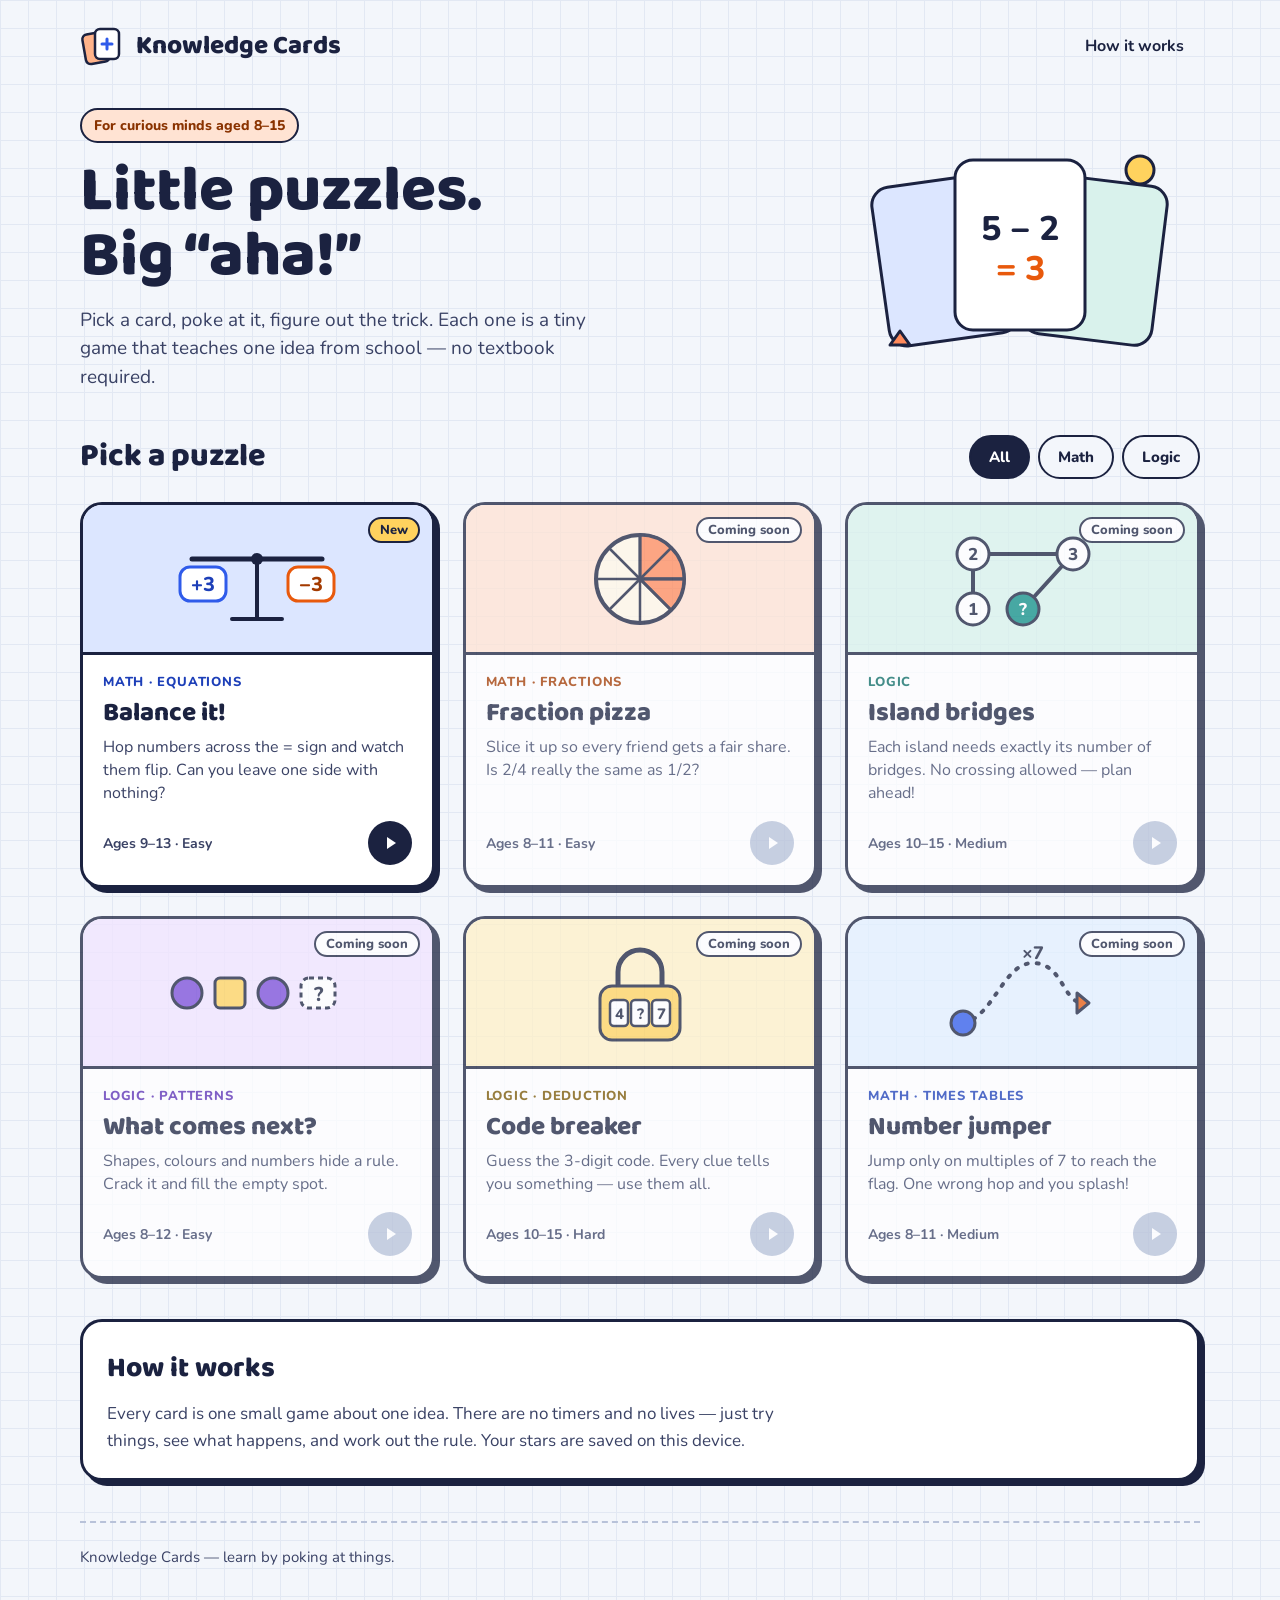
==== index.html @ f2aeb5d4 "Knowledge Cards: puzzle hub + Balance it! equation puzzle - Hub page with puzzle cards, subject filt" ====
<!doctype html>
<html lang="en">
<head>
<meta charset="utf-8">
<meta name="viewport" content="width=device-width, initial-scale=1">
<title>Knowledge Cards — little puzzles, big “aha!”</title>
<meta name="description" content="Tiny puzzle games that teach one school idea at a time, for curious minds aged 8–15.">
<link rel="icon" href="img/logo.svg" type="image/svg+xml">
<link rel="preconnect" href="https://fonts.googleapis.com">
<link rel="preconnect" href="https://fonts.gstatic.com" crossorigin>
<link href="https://fonts.googleapis.com/css2?family=Baloo+2:wght@600;700;800&family=Nunito:wght@400;600;700;800&display=swap" rel="stylesheet">
<link rel="stylesheet" href="css/style.css">
</head>
<body>
<div class="wrap">

<header class="site-header">
  <a href="./" class="logo">
    <img src="img/logo.svg" width="44" height="44" alt="">
    Knowledge Cards
  </a>
  <nav class="site-nav" aria-label="Main">
    <a href="#how">How it works</a>
  </nav>
</header>

<main class="stack">
  <section class="hero">
    <div class="hero-text">
      <span class="pill">For curious minds aged 8–15</span>
      <h1>Little puzzles.<br>Big “aha!”</h1>
      <p>Pick a card, poke at it, figure out the trick. Each one is a tiny game that teaches one idea from school — no textbook required.</p>
    </div>
    <div class="hero-art" aria-hidden="true">
      <svg width="340" height="220" viewBox="0 0 340 220"><rect x="30" y="40" width="130" height="160" rx="18" fill="#DCE6FF" stroke="#1B2240" stroke-width="3" transform="rotate(-8 95 120)"/><rect x="180" y="40" width="130" height="160" rx="18" fill="#D9F2EC" stroke="#1B2240" stroke-width="3" transform="rotate(7 245 120)"/><rect x="105" y="20" width="130" height="170" rx="18" fill="#FFFFFF" stroke="#1B2240" stroke-width="3"/><text x="170" y="100" text-anchor="middle" font-family="Baloo 2, sans-serif" font-weight="800" font-size="34" fill="#1B2240">5 − 2</text><text x="170" y="140" text-anchor="middle" font-family="Baloo 2, sans-serif" font-weight="800" font-size="34" fill="#E8590C">= 3</text><circle cx="290" cy="30" r="14" fill="#FFD25E" stroke="#1B2240" stroke-width="3"/><path d="M40 205l10-14 10 14z" fill="#FF8A5B" stroke="#1B2240" stroke-width="3" stroke-linejoin="round"/></svg>
    </div>
  </section>

  <section class="puzzles" aria-labelledby="pick">
    <div class="section-head">
      <h2 id="pick">Pick a puzzle</h2>
      <div class="filters" role="group" aria-label="Filter by subject">
        <button class="chip" data-filter="all" aria-pressed="true">All</button>
        <button class="chip" data-filter="math" aria-pressed="false">Math</button>
        <button class="chip" data-filter="logic" aria-pressed="false">Logic</button>
      </div>
    </div>

    <ul class="card-grid">

      <li data-subject="math">
        <a href="puzzles/balance/" class="card">
          <div class="card-art" style="background:#DCE6FF">
            <span class="badge">New</span>
            <svg width="170" height="100" viewBox="0 0 170 100" aria-hidden="true"><path d="M85 30v58M60 90h50" stroke="#1B2240" stroke-width="4" stroke-linecap="round"/><path d="M20 30h130" stroke="#1B2240" stroke-width="5" stroke-linecap="round"/><circle cx="85" cy="30" r="6" fill="#1B2240"/><rect x="8" y="38" width="46" height="34" rx="10" fill="#FFFFFF" stroke="#2F5BEA" stroke-width="3"/><text x="31" y="62" text-anchor="middle" font-family="Baloo 2, sans-serif" font-weight="800" font-size="20" fill="#1D3FB8">+3</text><rect x="116" y="38" width="46" height="34" rx="10" fill="#FFFFFF" stroke="#E8590C" stroke-width="3"/><text x="139" y="62" text-anchor="middle" font-family="Baloo 2, sans-serif" font-weight="800" font-size="20" fill="#A33A00">−3</text></svg>
          </div>
          <div class="card-body">
            <span class="card-topic" style="color:#1D3FB8">Math · Equations</span>
            <h3>Balance it!</h3>
            <p>Hop numbers across the = sign and watch them flip. Can you leave one side with nothing?</p>
            <div class="card-foot">
              <span class="card-meta">Ages 9–13 · Easy <span class="stars-earned" data-progress="balance"></span></span>
              <span class="play"><svg width="20" height="20" viewBox="0 0 20 20" aria-hidden="true"><path d="M7 4l9 6-9 6z" fill="#FFFFFF"/></svg></span>
            </div>
          </div>
        </a>
      </li>

      <li data-subject="math">
        <div class="card soon" aria-disabled="true">
          <div class="card-art" style="background:#FFE3D3">
            <span class="badge grey">Coming soon</span>
            <svg width="110" height="110" viewBox="0 0 110 110" aria-hidden="true"><circle cx="55" cy="55" r="44" fill="#FFF6E6" stroke="#1B2240" stroke-width="4"/><path d="M55 55V11A44 44 0 0 1 99 55z" fill="#FF8A5B" stroke="#1B2240" stroke-width="3" stroke-linejoin="round"/><path d="M55 55h44A44 44 0 0 1 86 86z" fill="#FF8A5B" stroke="#1B2240" stroke-width="3" stroke-linejoin="round"/><path d="M55 11v88M11 55h88M24 24l62 62M86 24L24 86" stroke="#1B2240" stroke-width="2.5"/></svg>
          </div>
          <div class="card-body">
            <span class="card-topic" style="color:#A33A00">Math · Fractions</span>
            <h3>Fraction pizza</h3>
            <p>Slice it up so every friend gets a fair share. Is 2/4 really the same as 1/2?</p>
            <div class="card-foot"><span class="card-meta">Ages 8–11 · Easy</span><span class="play"><svg width="20" height="20" viewBox="0 0 20 20" aria-hidden="true"><path d="M7 4l9 6-9 6z" fill="#FFFFFF"/></svg></span></div>
          </div>
        </div>
      </li>

      <li data-subject="logic">
        <div class="card soon" aria-disabled="true">
          <div class="card-art" style="background:#D9F2EC">
            <span class="badge grey">Coming soon</span>
            <svg width="160" height="100" viewBox="0 0 160 100" aria-hidden="true"><path d="M30 25h100M30 25v55M130 25l-50 55" stroke="#1B2240" stroke-width="4"/><circle cx="30" cy="25" r="16" fill="#FFFFFF" stroke="#1B2240" stroke-width="3"/><circle cx="130" cy="25" r="16" fill="#FFFFFF" stroke="#1B2240" stroke-width="3"/><circle cx="30" cy="80" r="16" fill="#FFFFFF" stroke="#1B2240" stroke-width="3"/><circle cx="80" cy="80" r="16" fill="#0E8F86" stroke="#1B2240" stroke-width="3"/><text x="30" y="31" text-anchor="middle" font-family="Baloo 2, sans-serif" font-weight="800" font-size="17" fill="#1B2240">2</text><text x="130" y="31" text-anchor="middle" font-family="Baloo 2, sans-serif" font-weight="800" font-size="17" fill="#1B2240">3</text><text x="30" y="86" text-anchor="middle" font-family="Baloo 2, sans-serif" font-weight="800" font-size="17" fill="#1B2240">1</text><text x="80" y="86" text-anchor="middle" font-family="Baloo 2, sans-serif" font-weight="800" font-size="17" fill="#FFFFFF">?</text></svg>
          </div>
          <div class="card-body">
            <span class="card-topic" style="color:#0A6B64">Logic</span>
            <h3>Island bridges</h3>
            <p>Each island needs exactly its number of bridges. No crossing allowed — plan ahead!</p>
            <div class="card-foot"><span class="card-meta">Ages 10–15 · Medium</span><span class="play"><svg width="20" height="20" viewBox="0 0 20 20" aria-hidden="true"><path d="M7 4l9 6-9 6z" fill="#FFFFFF"/></svg></span></div>
          </div>
        </div>
      </li>

      <li data-subject="logic">
        <div class="card soon" aria-disabled="true">
          <div class="card-art" style="background:#F1E4FF">
            <span class="badge grey">Coming soon</span>
            <svg width="180" height="60" viewBox="0 0 180 60" aria-hidden="true"><circle cx="20" cy="30" r="15" fill="#7A4CD9" stroke="#1B2240" stroke-width="3"/><rect x="48" y="15" width="30" height="30" rx="5" fill="#FFD25E" stroke="#1B2240" stroke-width="3"/><circle cx="106" cy="30" r="15" fill="#7A4CD9" stroke="#1B2240" stroke-width="3"/><rect x="134" y="15" width="34" height="30" rx="8" fill="#FFFFFF" stroke="#1B2240" stroke-width="3" stroke-dasharray="5 4"/><text x="151" y="38" text-anchor="middle" font-family="Baloo 2, sans-serif" font-weight="800" font-size="20" fill="#1B2240">?</text></svg>
          </div>
          <div class="card-body">
            <span class="card-topic" style="color:#5B2FB5">Logic · Patterns</span>
            <h3>What comes next?</h3>
            <p>Shapes, colours and numbers hide a rule. Crack it and fill the empty spot.</p>
            <div class="card-foot"><span class="card-meta">Ages 8–12 · Easy</span><span class="play"><svg width="20" height="20" viewBox="0 0 20 20" aria-hidden="true"><path d="M7 4l9 6-9 6z" fill="#FFFFFF"/></svg></span></div>
          </div>
        </div>
      </li>

      <li data-subject="logic">
        <div class="card soon" aria-disabled="true">
          <div class="card-art" style="background:#FFF1C7">
            <span class="badge grey">Coming soon</span>
            <svg width="120" height="110" viewBox="0 0 120 110" aria-hidden="true"><path d="M38 48V34a22 22 0 0 1 44 0v14" fill="none" stroke="#1B2240" stroke-width="5"/><rect x="20" y="48" width="80" height="54" rx="12" fill="#FFD25E" stroke="#1B2240" stroke-width="3"/><rect x="30" y="62" width="18" height="26" rx="4" fill="#FFFFFF" stroke="#1B2240" stroke-width="2.5"/><rect x="51" y="62" width="18" height="26" rx="4" fill="#FFFFFF" stroke="#1B2240" stroke-width="2.5"/><rect x="72" y="62" width="18" height="26" rx="4" fill="#FFFFFF" stroke="#1B2240" stroke-width="2.5"/><text x="39" y="81" text-anchor="middle" font-family="Baloo 2, sans-serif" font-weight="800" font-size="15" fill="#1B2240">4</text><text x="60" y="81" text-anchor="middle" font-family="Baloo 2, sans-serif" font-weight="800" font-size="15" fill="#1B2240">?</text><text x="81" y="81" text-anchor="middle" font-family="Baloo 2, sans-serif" font-weight="800" font-size="15" fill="#1B2240">7</text></svg>
          </div>
          <div class="card-body">
            <span class="card-topic" style="color:#7A5600">Logic · Deduction</span>
            <h3>Code breaker</h3>
            <p>Guess the 3-digit code. Every clue tells you something — use them all.</p>
            <div class="card-foot"><span class="card-meta">Ages 10–15 · Hard</span><span class="play"><svg width="20" height="20" viewBox="0 0 20 20" aria-hidden="true"><path d="M7 4l9 6-9 6z" fill="#FFFFFF"/></svg></span></div>
          </div>
        </div>
      </li>

      <li data-subject="math">
        <div class="card soon" aria-disabled="true">
          <div class="card-art" style="background:#E3F0FF">
            <span class="badge grey">Coming soon</span>
            <svg width="160" height="100" viewBox="0 0 160 100" aria-hidden="true"><path d="M20 80c30-5 40-60 70-60s30 40 50 40" fill="none" stroke="#1B2240" stroke-width="4" stroke-linecap="round" stroke-dasharray="2 9"/><circle cx="20" cy="80" r="12" fill="#2F5BEA" stroke="#1B2240" stroke-width="3"/><path d="M134 50l12 10-12 10z" fill="#E8590C" stroke="#1B2240" stroke-width="3" stroke-linejoin="round"/><text x="90" y="16" text-anchor="middle" font-family="Baloo 2, sans-serif" font-weight="800" font-size="18" fill="#1B2240">×7</text></svg>
          </div>
          <div class="card-body">
            <span class="card-topic" style="color:#1D3FB8">Math · Times tables</span>
            <h3>Number jumper</h3>
            <p>Jump only on multiples of 7 to reach the flag. One wrong hop and you splash!</p>
            <div class="card-foot"><span class="card-meta">Ages 8–11 · Medium</span><span class="play"><svg width="20" height="20" viewBox="0 0 20 20" aria-hidden="true"><path d="M7 4l9 6-9 6z" fill="#FFFFFF"/></svg></span></div>
          </div>
        </div>
      </li>

    </ul>
  </section>

  <section id="how" class="panel" style="padding:24px;display:flex;flex-direction:column;gap:10px">
    <h2 style="font-size:28px">How it works</h2>
    <p style="margin:0;font-size:17px;line-height:1.55;color:var(--ink-soft);max-width:720px">Every card is one small game about one idea. There are no timers and no lives — just try things, see what happens, and work out the rule. Your stars are saved on this device.</p>
  </section>
</main>

<footer class="site-footer">
  <span>Knowledge Cards — learn by poking at things.</span>
</footer>

</div>
<script src="js/hub.js"></script>
</body>
</html>
---- css/style.css ----
/* Knowledge Cards — shared styles */
:root {
  --ink: #1B2240;
  --ink-soft: #3A4265;
  --paper: #F3F6FB;
  --grid: #E2E8F3;
  --line: #B8C2D9;
  --white: #FFFFFF;
  --blue: #2F5BEA;
  --blue-text: #1D3FB8;
  --blue-tint: #E6EDFF;
  --orange: #E8590C;
  --orange-text: #A33A00;
  --orange-tint: #FFE9DC;
  --teal: #0E8F86;
  --teal-text: #0A6B64;
  --teal-tint: #D9F2EC;
  --yellow: #FFD25E;
  --display: 'Baloo 2', system-ui, sans-serif;
  --body: 'Nunito', system-ui, sans-serif;
}

* { box-sizing: border-box; }

body {
  margin: 0;
  min-height: 100vh;
  font-family: var(--body);
  color: var(--ink);
  background-color: var(--paper);
  background-image:
    linear-gradient(var(--grid) 1px, transparent 1px),
    linear-gradient(90deg, var(--grid) 1px, transparent 1px);
  background-size: 28px 28px;
}

a { color: var(--ink); }
a:hover { color: var(--blue); }
button { font-family: inherit; }
:focus-visible { outline: 3px solid var(--blue); outline-offset: 3px; }

.wrap {
  max-width: 1160px;
  margin: 0 auto;
  padding: 24px 20px 64px;
  display: flex;
  flex-direction: column;
  gap: 40px;
}

.stack { display: flex; flex-direction: column; gap: 40px; }

h1, h2, h3 { font-family: var(--display); font-weight: 800; margin: 0; }

/* ---------- Header ---------- */
.site-header {
  display: flex; flex-wrap: wrap; align-items: center;
  justify-content: space-between; gap: 16px;
}
.logo {
  display: flex; align-items: center; gap: 12px;
  text-decoration: none; color: var(--ink);
  font-family: var(--display); font-weight: 800; font-size: 26px; line-height: 1;
}
.site-nav { display: flex; flex-wrap: wrap; gap: 8px; }
.site-nav a { padding: 10px 16px; font-weight: 700; text-decoration: none; border-radius: 999px; }

/* ---------- Hero ---------- */
.hero { display: flex; flex-wrap: wrap; align-items: center; gap: 32px; justify-content: space-between; }
.hero-text { flex: 1 1 420px; display: flex; flex-direction: column; gap: 16px; }
.hero-art { flex: 0 1 360px; display: flex; justify-content: center; }
.hero-art svg { max-width: 100%; height: auto; }
.hero h1 { font-size: clamp(40px, 6vw, 64px); line-height: 1.02; }
.hero p { margin: 0; font-size: 19px; line-height: 1.5; max-width: 520px; color: var(--ink-soft); }
.pill {
  align-self: flex-start; background: #FFE3D3; color: #8A3300;
  font-weight: 800; font-size: 14px; padding: 6px 12px;
  border-radius: 999px; border: 2px solid var(--ink);
}

/* ---------- Filters ---------- */
.section-head { display: flex; flex-wrap: wrap; align-items: center; justify-content: space-between; gap: 16px; }
.section-head h2 { font-size: 32px; }
.filters { display: flex; flex-wrap: wrap; gap: 8px; }
.chip {
  min-height: 44px; padding: 0 18px;
  font-weight: 800; font-size: 15px;
  border-radius: 999px; border: 2px solid var(--ink);
  background: var(--paper); color: var(--ink); cursor: pointer;
}
.chip:hover { background: var(--white); }
.chip[aria-pressed="true"] { background: var(--ink); color: var(--white); }

/* ---------- Cards ---------- */
.puzzles { display: flex; flex-direction: column; gap: 20px; }
.card-grid {
  display: grid;
  grid-template-columns: repeat(auto-fill, minmax(260px, 1fr));
  gap: 28px;
  list-style: none; margin: 0; padding: 0;
}
.card-grid > li { display: flex; }
.card-grid > li[hidden] { display: none; }
.card {
  flex: 1;
  display: flex; flex-direction: column;
  text-decoration: none; color: var(--ink);
  background: var(--white);
  border: 3px solid var(--ink); border-radius: 22px;
  box-shadow: 5px 5px 0 var(--ink);
  overflow: hidden;
  transition: transform .15s ease, box-shadow .15s ease;
}
a.card:hover { color: var(--ink); transform: translate(-2px, -2px); box-shadow: 8px 8px 0 var(--ink); }
.card.soon { opacity: .75; }
.card-art {
  position: relative; height: 150px;
  border-bottom: 3px solid var(--ink);
  display: flex; align-items: center; justify-content: center;
}
.badge {
  position: absolute; top: 12px; right: 12px;
  background: var(--yellow); border: 2px solid var(--ink); border-radius: 999px;
  padding: 2px 10px; font-weight: 800; font-size: 13px;
}
.badge.grey { background: var(--white); }
.card-body { padding: 18px 20px 20px; display: flex; flex-direction: column; gap: 8px; flex: 1; }
.card-topic { font-size: 13px; font-weight: 800; letter-spacing: .06em; text-transform: uppercase; }
.card h3 { font-size: 26px; line-height: 1.1; }
.card p { margin: 0; font-size: 16px; line-height: 1.45; color: var(--ink-soft); flex: 1; }
.card-foot { display: flex; align-items: center; justify-content: space-between; margin-top: 8px; }
.card-meta { font-weight: 700; font-size: 14px; color: var(--ink-soft); }
.play {
  display: flex; align-items: center; justify-content: center;
  width: 44px; height: 44px; border-radius: 50%; background: var(--ink);
}
.card.soon .play { background: var(--line); }
.stars-earned { font-weight: 800; font-size: 14px; color: var(--teal-text); }

.site-footer {
  display: flex; flex-wrap: wrap; justify-content: space-between; gap: 12px;
  padding-top: 24px; border-top: 2px dashed var(--line);
  font-size: 15px; color: var(--ink-soft);
}

/* ---------- Puzzle page shared ---------- */
.back {
  display: inline-flex; align-items: center; gap: 8px;
  min-height: 44px; padding: 0 16px;
  font-weight: 800; text-decoration: none;
  background: var(--white); border: 2px solid var(--ink); border-radius: 999px;
}
.panel {
  background: var(--white);
  border: 3px solid var(--ink); border-radius: 22px;
  box-shadow: 5px 5px 0 var(--ink);
}
.btn {
  min-height: 48px; padding: 0 20px;
  border-radius: 999px; border: 2px solid var(--ink);
  background: var(--white); color: var(--ink);
  font-weight: 800; font-size: 16px; cursor: pointer;
  display: inline-flex; align-items: center; gap: 8px;
}
.btn.primary { background: var(--ink); color: var(--white); border-width: 3px; min-height: 52px; font-size: 18px; padding: 0 24px; }

@media (prefers-reduced-motion: reduce) {
  *, *::before, *::after { animation: none !important; transition: none !important; }
}
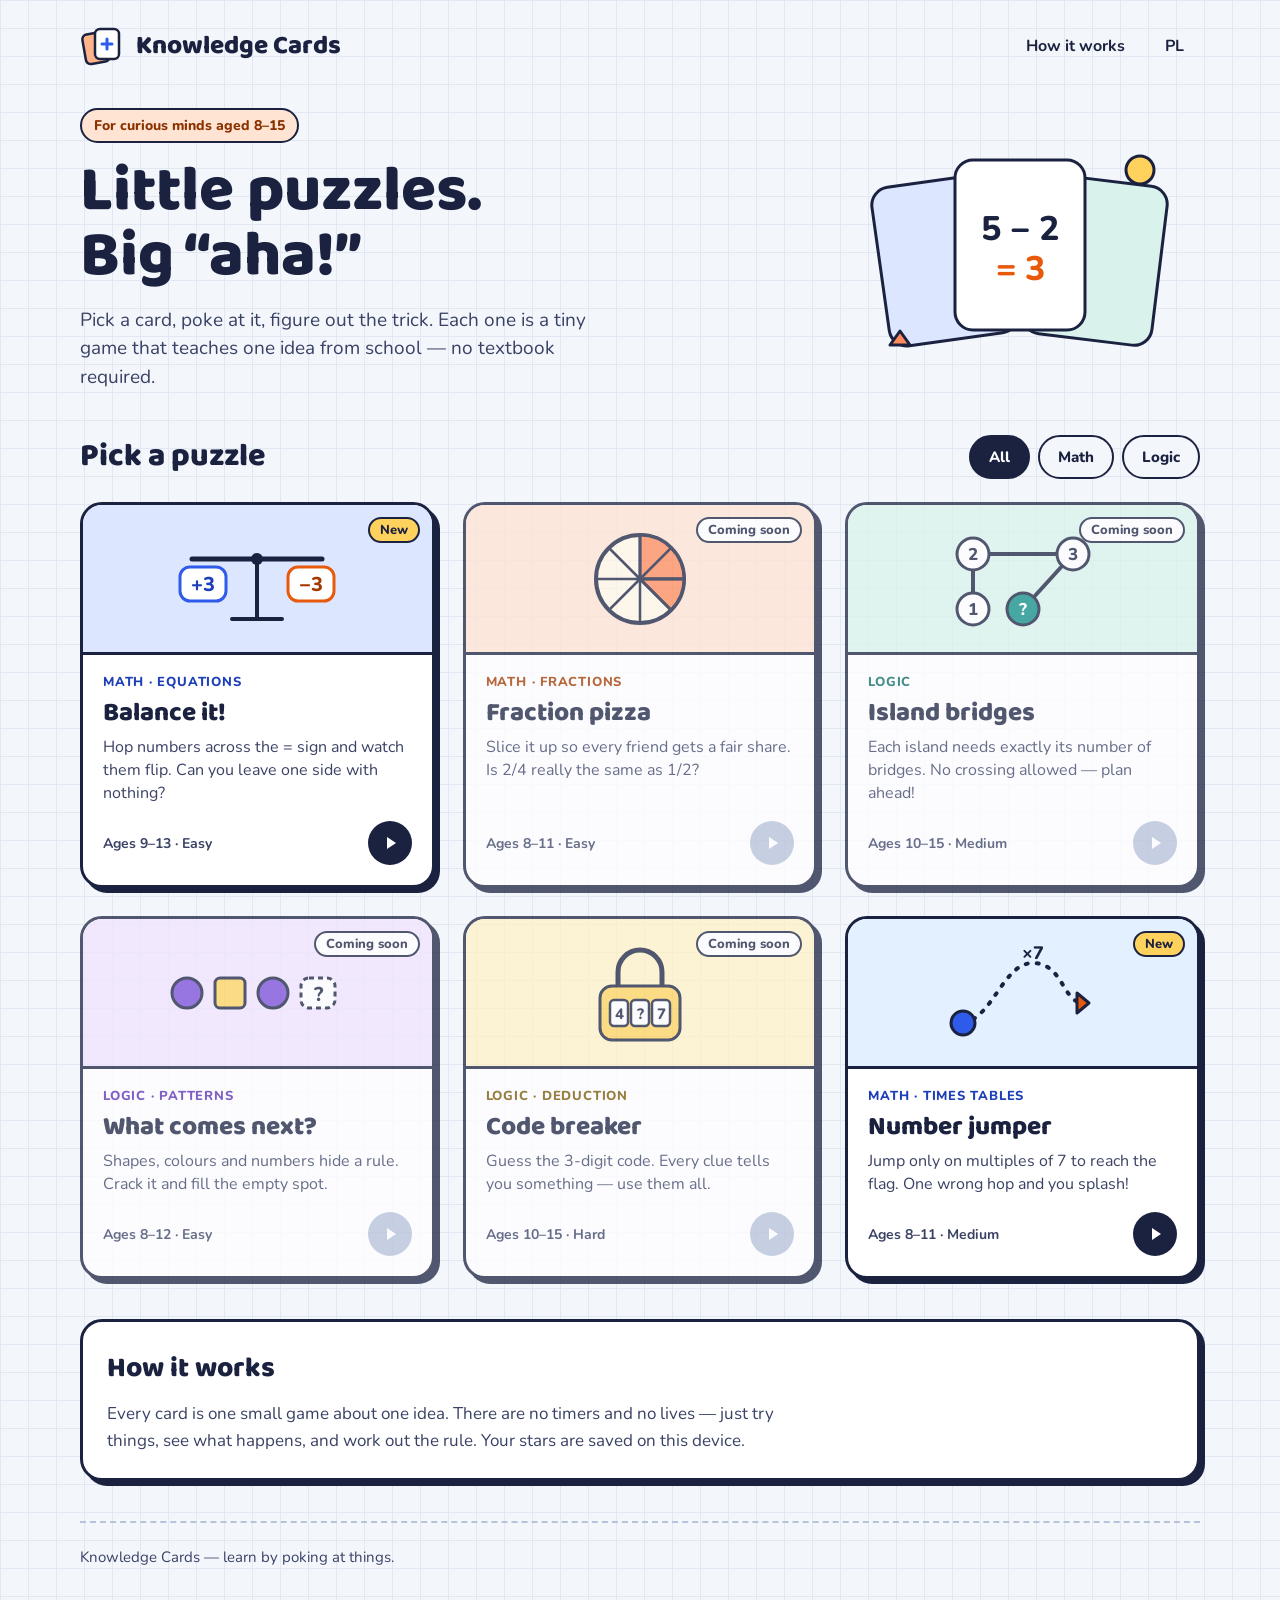
==== commit 0b3f6b79: "PL locale, jumper" ====
--- a/index.html
+++ b/index.html
@@ -21,6 +21,7 @@
   </a>
   <nav class="site-nav" aria-label="Main">
     <a href="#how">How it works</a>
+    <a href="pl/" lang="pl" hreflang="pl">PL</a>
   </nav>
 </header>
 
@@ -127,18 +128,18 @@
       </li>
 
       <li data-subject="math">
-        <div class="card soon" aria-disabled="true">
+        <a href="puzzles/jumper/" class="card">
           <div class="card-art" style="background:#E3F0FF">
-            <span class="badge grey">Coming soon</span>
+            <span class="badge">New</span>
             <svg width="160" height="100" viewBox="0 0 160 100" aria-hidden="true"><path d="M20 80c30-5 40-60 70-60s30 40 50 40" fill="none" stroke="#1B2240" stroke-width="4" stroke-linecap="round" stroke-dasharray="2 9"/><circle cx="20" cy="80" r="12" fill="#2F5BEA" stroke="#1B2240" stroke-width="3"/><path d="M134 50l12 10-12 10z" fill="#E8590C" stroke="#1B2240" stroke-width="3" stroke-linejoin="round"/><text x="90" y="16" text-anchor="middle" font-family="Baloo 2, sans-serif" font-weight="800" font-size="18" fill="#1B2240">×7</text></svg>
           </div>
           <div class="card-body">
             <span class="card-topic" style="color:#1D3FB8">Math · Times tables</span>
             <h3>Number jumper</h3>
             <p>Jump only on multiples of 7 to reach the flag. One wrong hop and you splash!</p>
-            <div class="card-foot"><span class="card-meta">Ages 8–11 · Medium</span><span class="play"><svg width="20" height="20" viewBox="0 0 20 20" aria-hidden="true"><path d="M7 4l9 6-9 6z" fill="#FFFFFF"/></svg></span></div>
+            <div class="card-foot"><span class="card-meta">Ages 8–11 · Medium <span class="stars-earned" data-progress="jumper"></span></span><span class="play"><svg width="20" height="20" viewBox="0 0 20 20" aria-hidden="true"><path d="M7 4l9 6-9 6z" fill="#FFFFFF"/></svg></span></div>
           </div>
-        </div>
+        </a>
       </li>
 
     </ul>
--- a/css/style.css
+++ b/css/style.css
@@ -167,3 +167,63 @@
 @media (prefers-reduced-motion: reduce) {
   *, *::before, *::after { animation: none !important; transition: none !important; }
 }
+
+/* ---------- Puzzle pages (shared) ---------- */
+.levels { display: flex; align-items: center; gap: 8px; }
+.levels-label { font-weight: 800; font-size: 15px; margin-right: 4px; }
+.levels-list { display: flex; flex-wrap: wrap; gap: 8px; }
+.level-btn {
+  width: 44px; height: 44px; border-radius: 50%;
+  border: 2px solid var(--ink); background: var(--white); color: var(--ink);
+  font-family: var(--display); font-weight: 800; font-size: 17px; cursor: pointer;
+}
+.level-btn.done { background: var(--teal); color: var(--white); }
+.level-btn[aria-current="step"] { background: var(--ink); color: var(--white); }
+
+.layout { display: flex; flex-wrap: wrap; gap: 28px; align-items: flex-start; }
+.game { flex: 999 1 560px; min-width: 0; display: flex; flex-direction: column; gap: 20px; }
+
+.intro { display: flex; flex-direction: column; gap: 6px; }
+.intro h1 { font-size: clamp(36px, 5vw, 52px); line-height: 1; }
+.intro p { margin: 0; font-size: 19px; line-height: 1.45; color: var(--ink-soft); }
+.intro strong { color: var(--ink); }
+
+.goal {
+  display: flex; align-items: center; gap: 14px;
+  background: var(--yellow); border: 3px solid var(--ink); border-radius: 20px;
+  box-shadow: 4px 4px 0 var(--ink); padding: 14px 20px;
+  font-family: var(--display); font-weight: 800; font-size: clamp(22px, 3.2vw, 30px); line-height: 1.15;
+}
+.goal svg { flex: none; }
+.goal-num {
+  display: inline-flex; align-items: center; justify-content: center;
+  min-width: 52px; height: 52px; padding: 0 10px; margin-left: 4px; vertical-align: middle;
+  border-radius: 999px; background: var(--ink); color: var(--white); font-size: 32px;
+}
+
+.board { border-radius: 26px; box-shadow: 6px 6px 0 var(--ink); padding: 28px 24px; display: flex; flex-direction: column; gap: 24px; }
+
+.win {
+  background: var(--teal-tint); padding: 20px 24px;
+  display: flex; flex-wrap: wrap; align-items: center; justify-content: space-between; gap: 16px;
+}
+.win[hidden] { display: none; }
+.win-text { display: flex; flex-direction: column; gap: 6px; }
+.stars { display: flex; gap: 6px; }
+.win-title { font-family: var(--display); font-weight: 800; font-size: 28px; line-height: 1.1; }
+.win-title span { color: var(--teal-text); }
+.win-note { font-size: 16px; color: var(--ink-soft); }
+
+.controls { display: flex; flex-wrap: wrap; align-items: center; justify-content: space-between; gap: 12px; }
+.moves { font-weight: 700; font-size: 17px; }
+.muted { color: var(--ink-soft); font-weight: 600; }
+
+.rule { flex: 1 1 260px; padding: 22px; display: flex; flex-direction: column; gap: 16px; }
+.rule h2 { font-size: 24px; }
+.rule p { margin: 0; font-size: 16px; line-height: 1.5; color: var(--ink-soft); }
+.why {
+  background: #FFF1C7; border: 2px solid var(--ink); border-radius: 16px;
+  padding: 14px 16px; display: flex; flex-direction: column; gap: 6px;
+  font-size: 15px; line-height: 1.5;
+}
+.why span { color: var(--ink-soft); }
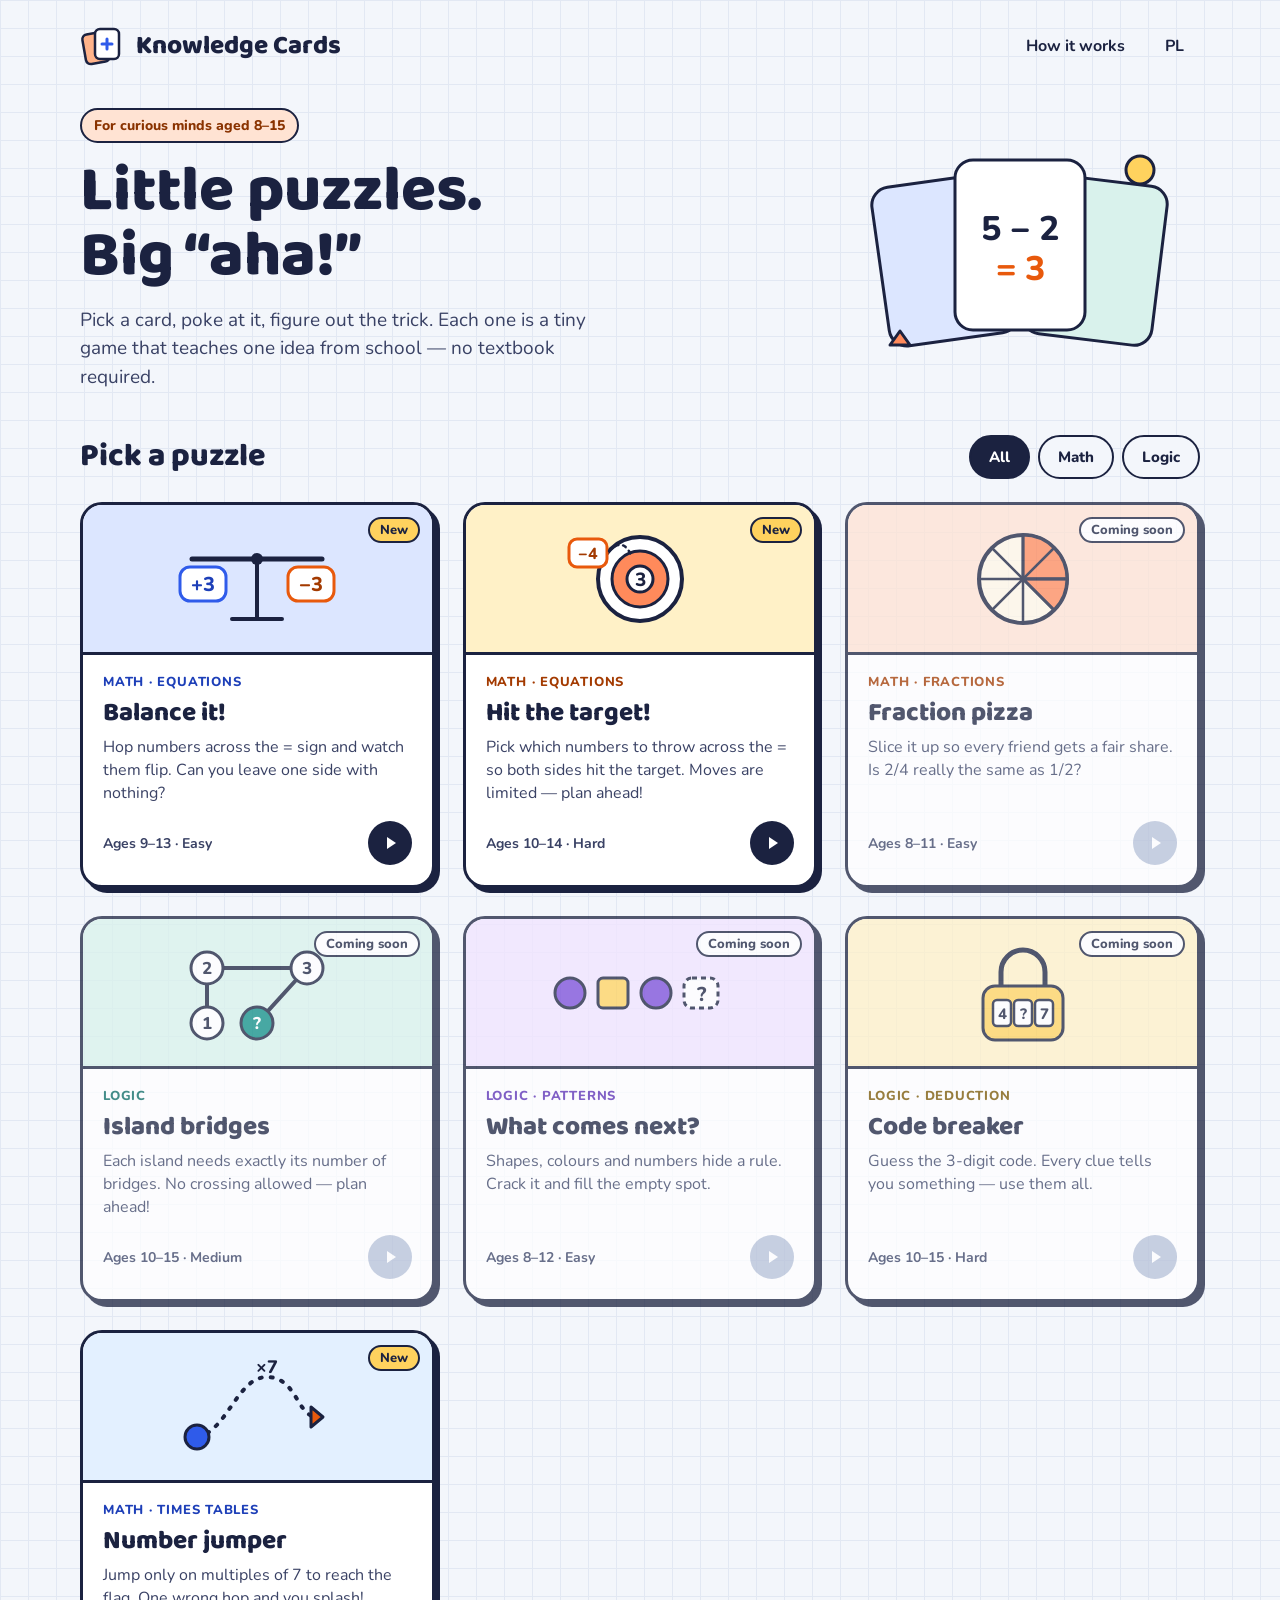
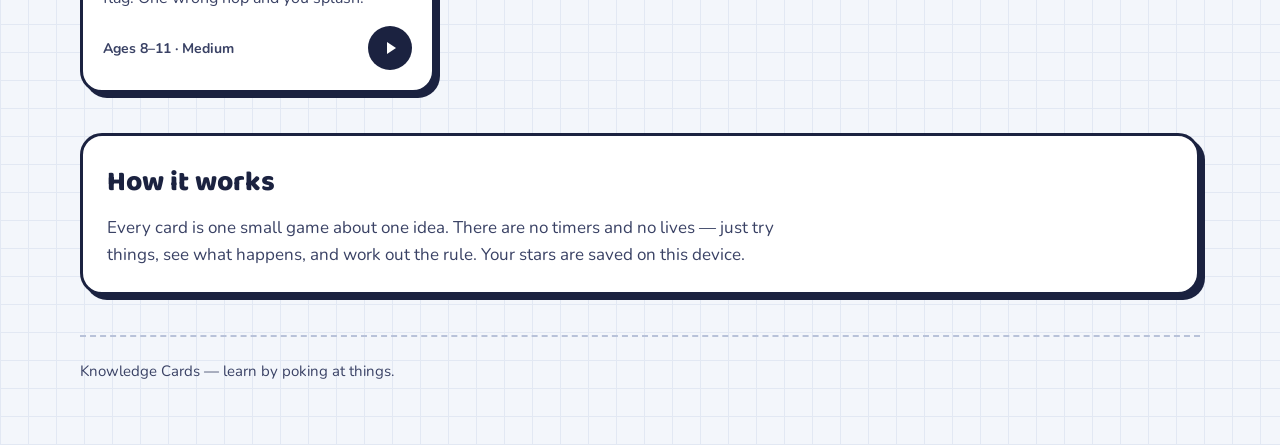
==== commit cd3261e5: "hit the target" ====
--- a/index.html
+++ b/index.html
@@ -61,6 +61,24 @@
             <p>Hop numbers across the = sign and watch them flip. Can you leave one side with nothing?</p>
             <div class="card-foot">
               <span class="card-meta">Ages 9–13 · Easy <span class="stars-earned" data-progress="balance"></span></span>
+              <span class="play"><svg width="20" height="20" viewBox="0 0 20 20" aria-hidden="true"><path d="M7 4l9 6-9 6z" fill="#FFFFFF"/></svg></span>
+            </div>
+          </div>
+        </a>
+      </li>
+
+      <li data-subject="math">
+        <a href="puzzles/target/" class="card">
+          <div class="card-art" style="background:#FFF1C7">
+            <span class="badge">New</span>
+            <svg width="150" height="100" viewBox="0 0 150 100" aria-hidden="true"><circle cx="75" cy="50" r="42" fill="#FFFFFF" stroke="#1B2240" stroke-width="4"/><circle cx="75" cy="50" r="28" fill="#FF8A5B" stroke="#1B2240" stroke-width="3"/><circle cx="75" cy="50" r="13" fill="#FFFFFF" stroke="#1B2240" stroke-width="3"/><text x="75" y="57" text-anchor="middle" font-family="Baloo 2, sans-serif" font-weight="800" font-size="19" fill="#1B2240">3</text><rect x="4" y="10" width="38" height="28" rx="8" fill="#FFFFFF" stroke="#E8590C" stroke-width="3"/><text x="23" y="30" text-anchor="middle" font-family="Baloo 2, sans-serif" font-weight="800" font-size="16" fill="#A33A00">−4</text><path d="M44 22q14-14 22 4" fill="none" stroke="#1B2240" stroke-width="2.5" stroke-linecap="round" stroke-dasharray="3 5"/></svg>
+          </div>
+          <div class="card-body">
+            <span class="card-topic" style="color:#A33A00">Math · Equations</span>
+            <h3>Hit the target!</h3>
+            <p>Pick which numbers to throw across the = so both sides hit the target. Moves are limited — plan ahead!</p>
+            <div class="card-foot">
+              <span class="card-meta">Ages 10–14 · Hard <span class="stars-earned" data-progress="target"></span></span>
               <span class="play"><svg width="20" height="20" viewBox="0 0 20 20" aria-hidden="true"><path d="M7 4l9 6-9 6z" fill="#FFFFFF"/></svg></span>
             </div>
           </div>
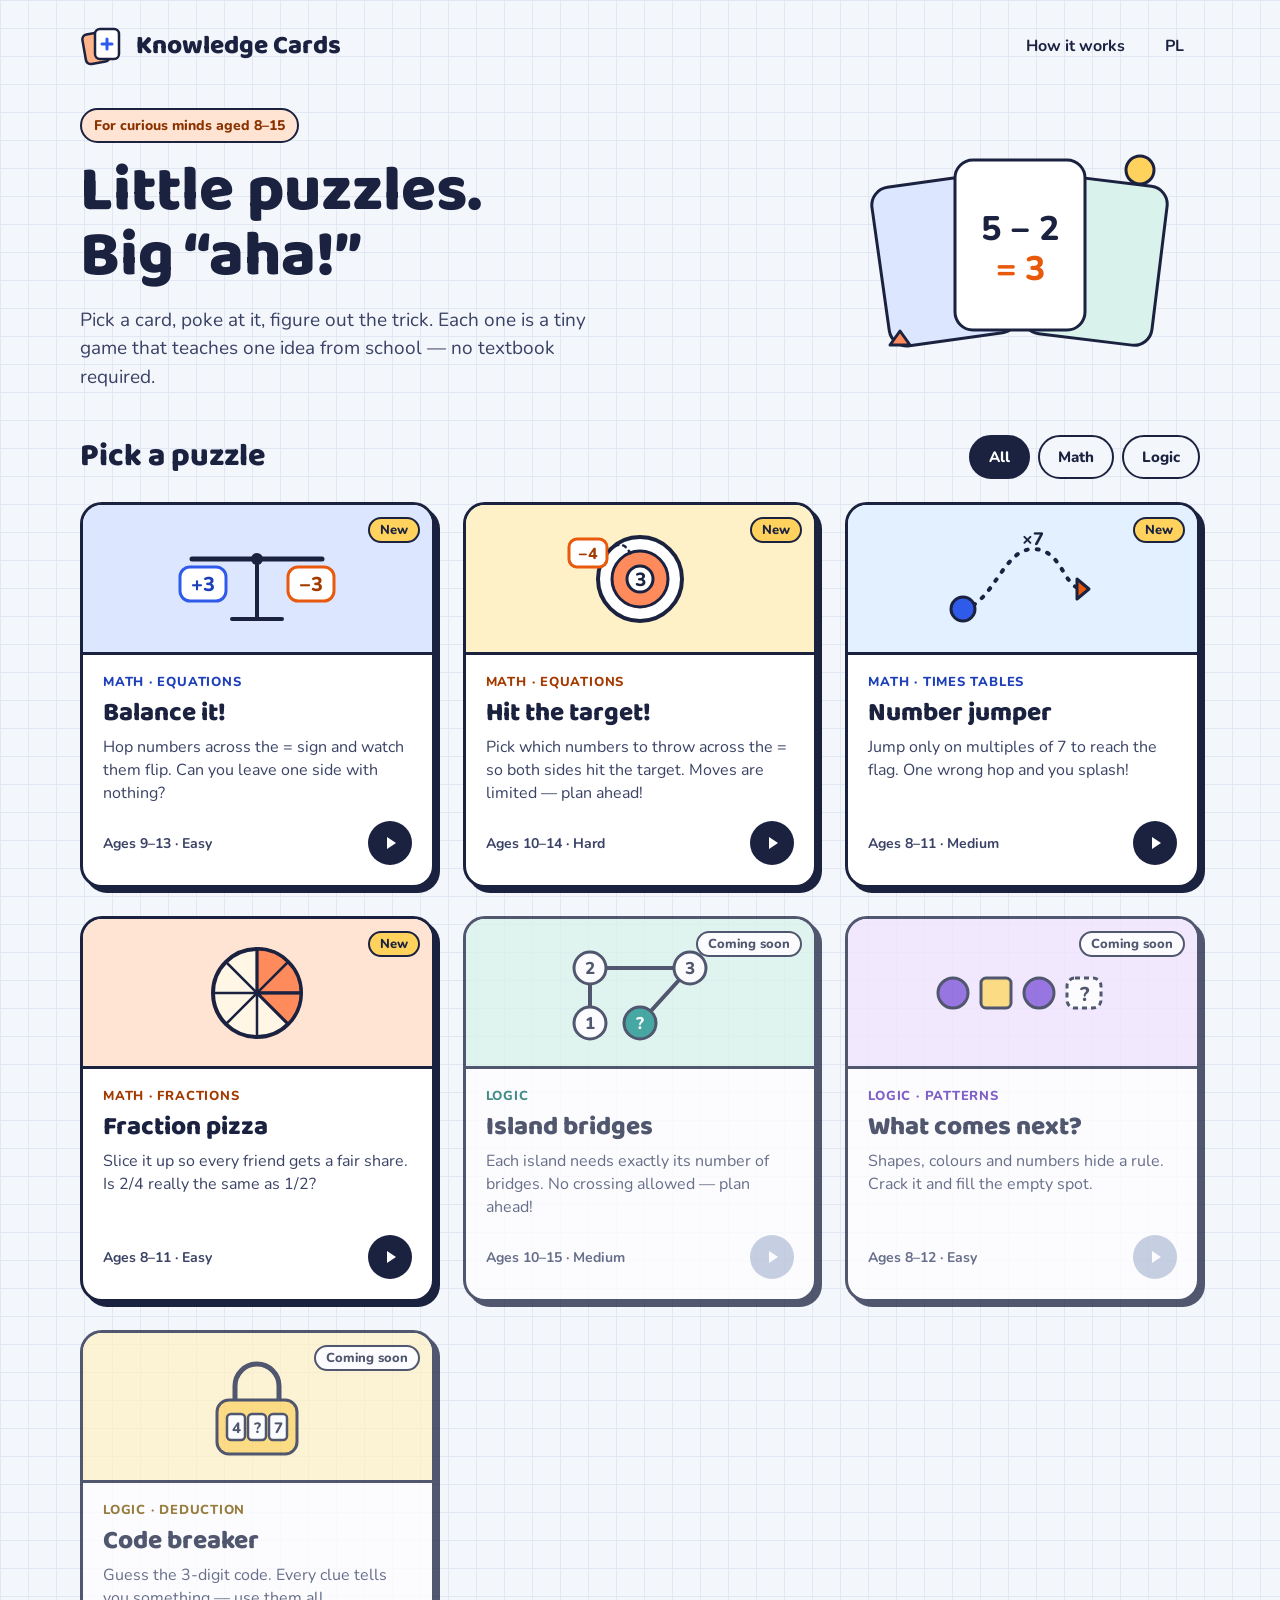
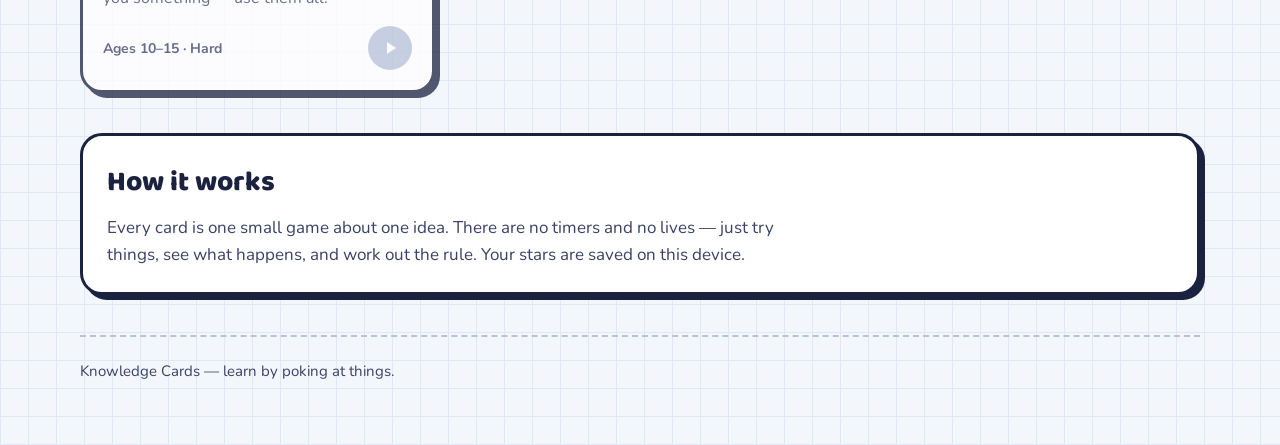
==== commit 339a0ee7: "pizza time" ====
--- a/index.html
+++ b/index.html
@@ -86,18 +86,33 @@
       </li>
 
       <li data-subject="math">
-        <div class="card soon" aria-disabled="true">
+        <a href="puzzles/jumper/" class="card">
+          <div class="card-art" style="background:#E3F0FF">
+            <span class="badge">New</span>
+            <svg width="160" height="100" viewBox="0 0 160 100" aria-hidden="true"><path d="M20 80c30-5 40-60 70-60s30 40 50 40" fill="none" stroke="#1B2240" stroke-width="4" stroke-linecap="round" stroke-dasharray="2 9"/><circle cx="20" cy="80" r="12" fill="#2F5BEA" stroke="#1B2240" stroke-width="3"/><path d="M134 50l12 10-12 10z" fill="#E8590C" stroke="#1B2240" stroke-width="3" stroke-linejoin="round"/><text x="90" y="16" text-anchor="middle" font-family="Baloo 2, sans-serif" font-weight="800" font-size="18" fill="#1B2240">×7</text></svg>
+          </div>
+          <div class="card-body">
+            <span class="card-topic" style="color:#1D3FB8">Math · Times tables</span>
+            <h3>Number jumper</h3>
+            <p>Jump only on multiples of 7 to reach the flag. One wrong hop and you splash!</p>
+            <div class="card-foot"><span class="card-meta">Ages 8–11 · Medium <span class="stars-earned" data-progress="jumper"></span></span><span class="play"><svg width="20" height="20" viewBox="0 0 20 20" aria-hidden="true"><path d="M7 4l9 6-9 6z" fill="#FFFFFF"/></svg></span></div>
+          </div>
+        </a>
+      </li>
+
+      <li data-subject="math">
+        <a href="puzzles/pizza/" class="card">
           <div class="card-art" style="background:#FFE3D3">
-            <span class="badge grey">Coming soon</span>
+            <span class="badge">New</span>
             <svg width="110" height="110" viewBox="0 0 110 110" aria-hidden="true"><circle cx="55" cy="55" r="44" fill="#FFF6E6" stroke="#1B2240" stroke-width="4"/><path d="M55 55V11A44 44 0 0 1 99 55z" fill="#FF8A5B" stroke="#1B2240" stroke-width="3" stroke-linejoin="round"/><path d="M55 55h44A44 44 0 0 1 86 86z" fill="#FF8A5B" stroke="#1B2240" stroke-width="3" stroke-linejoin="round"/><path d="M55 11v88M11 55h88M24 24l62 62M86 24L24 86" stroke="#1B2240" stroke-width="2.5"/></svg>
           </div>
           <div class="card-body">
             <span class="card-topic" style="color:#A33A00">Math · Fractions</span>
             <h3>Fraction pizza</h3>
             <p>Slice it up so every friend gets a fair share. Is 2/4 really the same as 1/2?</p>
-            <div class="card-foot"><span class="card-meta">Ages 8–11 · Easy</span><span class="play"><svg width="20" height="20" viewBox="0 0 20 20" aria-hidden="true"><path d="M7 4l9 6-9 6z" fill="#FFFFFF"/></svg></span></div>
+            <div class="card-foot"><span class="card-meta">Ages 8–11 · Easy <span class="stars-earned" data-progress="pizza"></span></span><span class="play"><svg width="20" height="20" viewBox="0 0 20 20" aria-hidden="true"><path d="M7 4l9 6-9 6z" fill="#FFFFFF"/></svg></span></div>
           </div>
-        </div>
+        </a>
       </li>
 
       <li data-subject="logic">
@@ -145,21 +160,6 @@
         </div>
       </li>
 
-      <li data-subject="math">
-        <a href="puzzles/jumper/" class="card">
-          <div class="card-art" style="background:#E3F0FF">
-            <span class="badge">New</span>
-            <svg width="160" height="100" viewBox="0 0 160 100" aria-hidden="true"><path d="M20 80c30-5 40-60 70-60s30 40 50 40" fill="none" stroke="#1B2240" stroke-width="4" stroke-linecap="round" stroke-dasharray="2 9"/><circle cx="20" cy="80" r="12" fill="#2F5BEA" stroke="#1B2240" stroke-width="3"/><path d="M134 50l12 10-12 10z" fill="#E8590C" stroke="#1B2240" stroke-width="3" stroke-linejoin="round"/><text x="90" y="16" text-anchor="middle" font-family="Baloo 2, sans-serif" font-weight="800" font-size="18" fill="#1B2240">×7</text></svg>
-          </div>
-          <div class="card-body">
-            <span class="card-topic" style="color:#1D3FB8">Math · Times tables</span>
-            <h3>Number jumper</h3>
-            <p>Jump only on multiples of 7 to reach the flag. One wrong hop and you splash!</p>
-            <div class="card-foot"><span class="card-meta">Ages 8–11 · Medium <span class="stars-earned" data-progress="jumper"></span></span><span class="play"><svg width="20" height="20" viewBox="0 0 20 20" aria-hidden="true"><path d="M7 4l9 6-9 6z" fill="#FFFFFF"/></svg></span></div>
-          </div>
-        </a>
-      </li>
-
     </ul>
   </section>
 
--- a/css/style.css
+++ b/css/style.css
@@ -163,6 +163,7 @@
   display: inline-flex; align-items: center; gap: 8px;
 }
 .btn.primary { background: var(--ink); color: var(--white); border-width: 3px; min-height: 52px; font-size: 18px; padding: 0 24px; }
+.btn:disabled { opacity: .45; cursor: default; }
 
 @media (prefers-reduced-motion: reduce) {
   *, *::before, *::after { animation: none !important; transition: none !important; }
